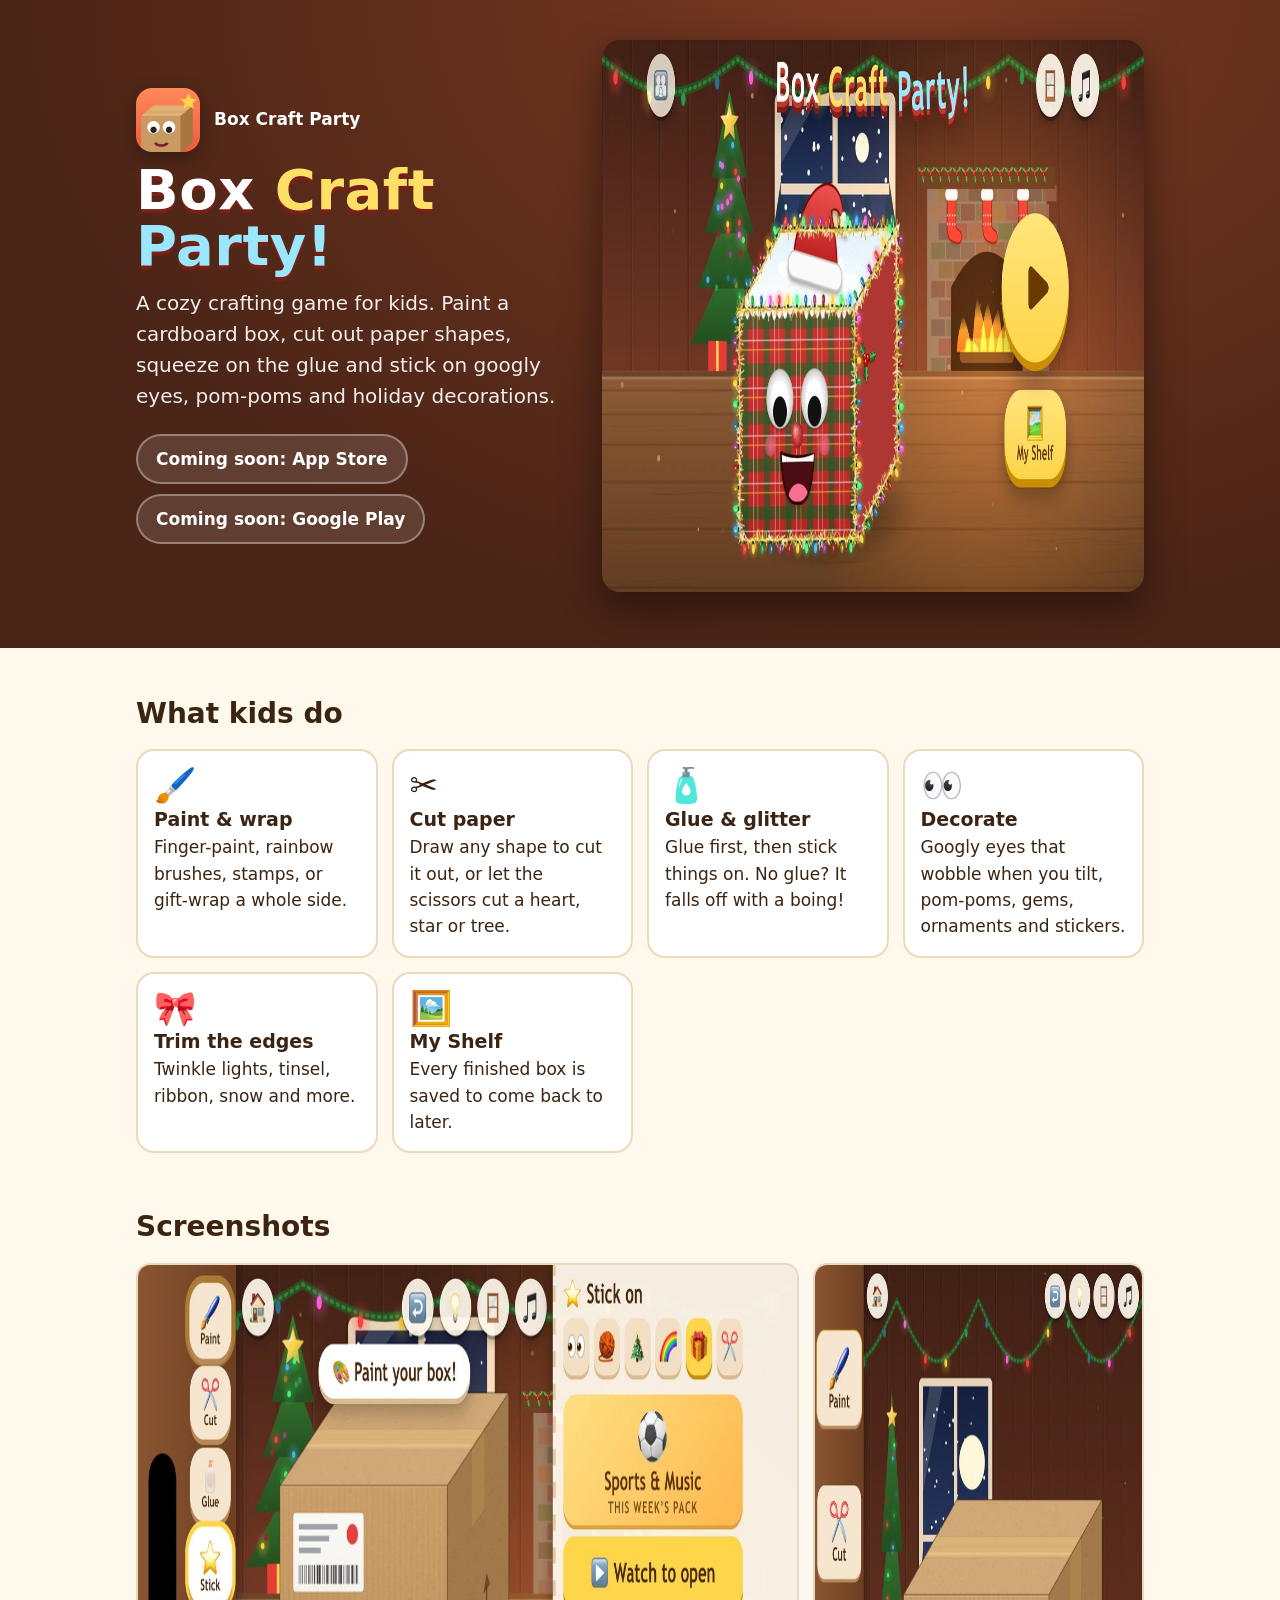
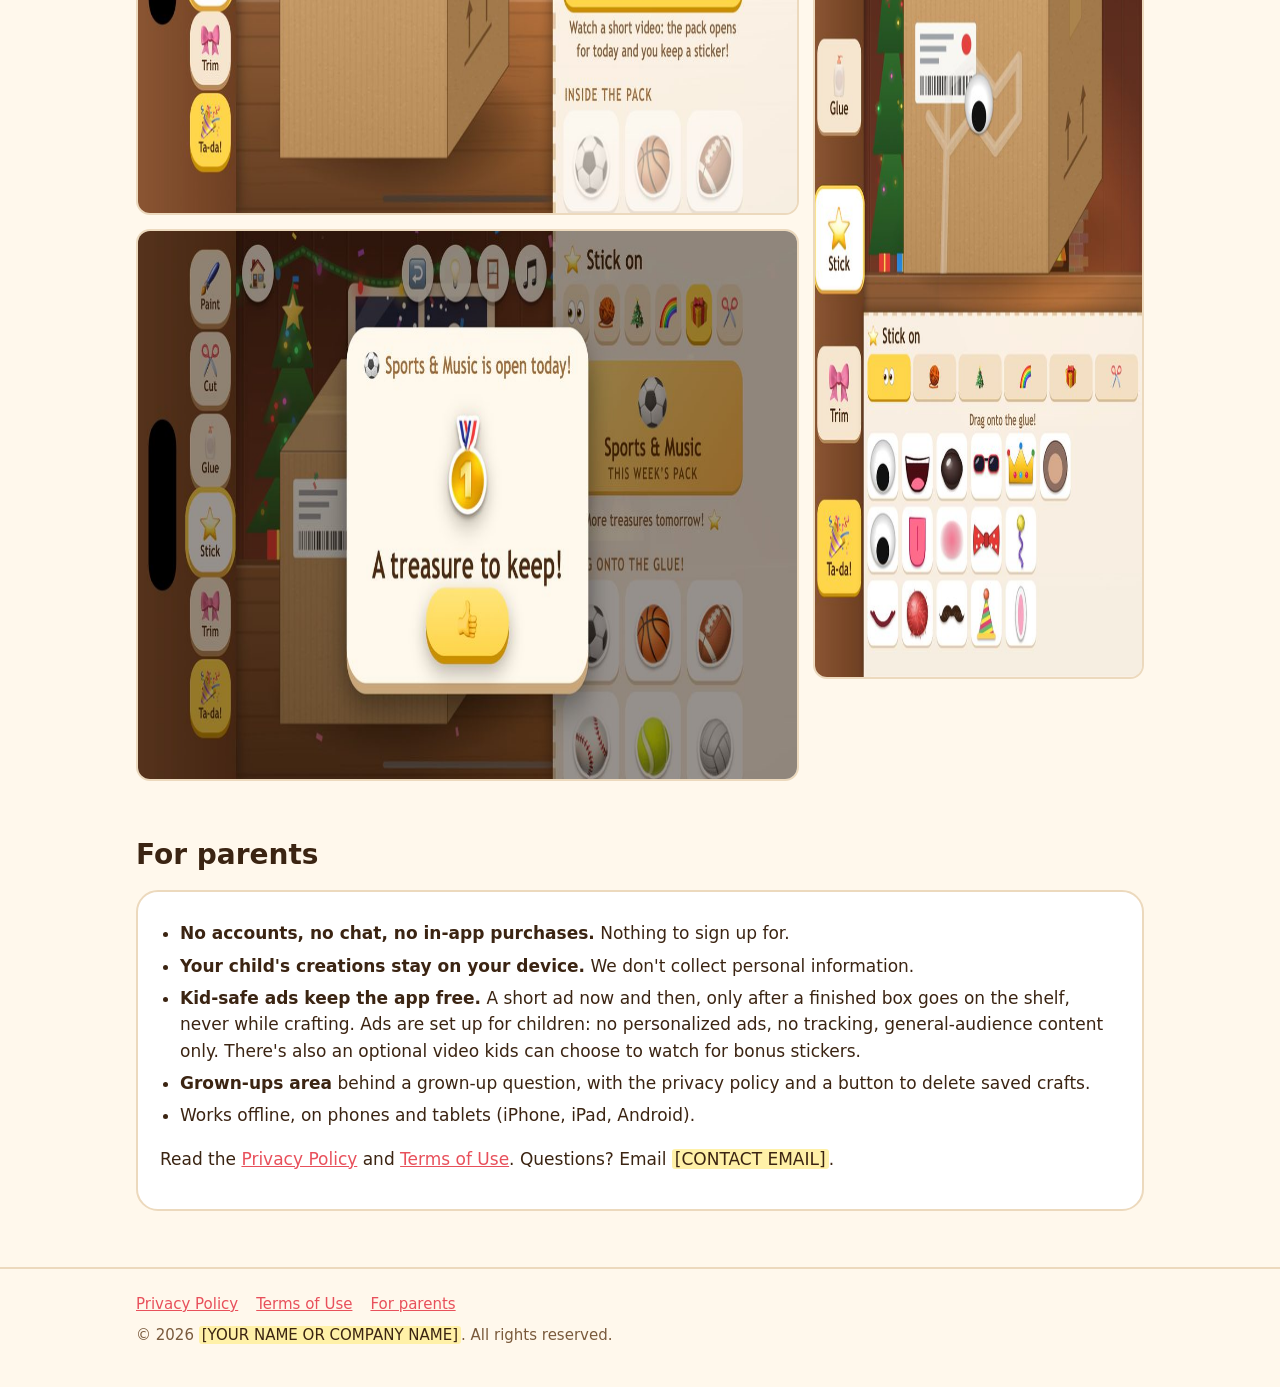
==== index.html @ 0e722177 "Box Craft Party website: home page, privacy policy, terms, app-ads.txt Co-Authored-By: Claude Opus 5" ====
<!doctype html>
<html lang="en">
<head>
<meta charset="utf-8">
<meta name="viewport" content="width=device-width,initial-scale=1">
<title>Box Craft Party</title>
<meta name="description" content="A cozy crafting game for kids: paint delivery boxes, cut paper, glue on googly eyes and decorations. No accounts, works offline.">
<link rel="icon" href="img/icon.png">
<meta property="og:title" content="Box Craft Party">
<meta property="og:description" content="Paint, cut, glue and decorate cardboard boxes: a cozy crafting game for kids.">
<meta property="og:image" content="img/banner.jpg">
<style>
  :root { --bg: #fff8ec; --ink: #3b2412; --soft: #7a5a3c; --card: #ffffff; --line: #ecd9bd; --accent: #e8505b; --sun: #ffd54a; --sun-d: #c98f00; --hero: #4a2416; }
  @media (prefers-color-scheme: dark) { :root { --bg: #1e140d; --ink: #f6e9d8; --soft: #d0b597; --card: #2b1d13; --line: #4a3524; --hero: #2a1309; } }
  * { box-sizing: border-box; }
  body { margin: 0; background: var(--bg); color: var(--ink); font: 17px/1.55 "Baloo 2", "Nunito", system-ui, -apple-system, "Segoe UI", Roboto, sans-serif; }
  a { color: var(--accent); }
  .wrap { max-width: 1040px; margin: 0 auto; padding: 0 16px; }
  header.hero { background: radial-gradient(ellipse at 70% 0%, #7a3a22, var(--hero) 70%); color: #fff; padding: 40px 0 56px; }
  .hero .wrap { display: grid; grid-template-columns: 1fr 1.25fr; gap: 32px; align-items: center; }
  .brand { display: flex; align-items: center; gap: 14px; margin-bottom: 10px; }
  .brand img { width: 64px; height: 64px; border-radius: 16px; box-shadow: 0 6px 18px rgba(0,0,0,.35); }
  h1 { font-size: clamp(36px, 6vw, 56px); line-height: 1; margin: 0; letter-spacing: .5px; text-shadow: 0 4px 0 #7a1f17; }
  h1 span:nth-child(2) { color: #ffe066; } h1 span:nth-child(3) { color: #9be7ff; }
  .tag { font-size: 20px; opacity: .92; margin: 14px 0 22px; }
  .stores { display: flex; flex-wrap: wrap; gap: 10px; }
  .btn { display: inline-flex; align-items: center; gap: 8px; padding: 10px 18px; border-radius: 999px; font-weight: 800; text-decoration: none; }
  .btn.play { background: linear-gradient(#ffe57a, var(--sun)); color: #5d3200; box-shadow: 0 4px 0 var(--sun-d); }
  .btn.soon { background: rgba(255,255,255,.12); color: #fff; border: 2px solid rgba(255,255,255,.35); }
  .shot { width: 100%; border-radius: 18px; box-shadow: 0 14px 40px rgba(0,0,0,.45); display: block; }
  section { padding: 44px 0 8px; }
  h2 { font-size: 28px; margin: 0 0 14px; }
  .features { display: grid; grid-template-columns: repeat(auto-fit, minmax(220px, 1fr)); gap: 14px; }
  .f { background: var(--card); border: 2px solid var(--line); border-radius: 18px; padding: 16px; }
  .f b { display: block; font-size: 19px; } .f .e { font-size: 34px; line-height: 1.1; }
  .gallery { display: grid; grid-template-columns: 2fr 1fr; gap: 14px; align-items: start; }
  .gallery .col { display: grid; gap: 14px; }
  .gallery img { width: 100%; border-radius: 14px; border: 2px solid var(--line); display: block; }
  .parents { background: var(--card); border: 2px solid var(--line); border-radius: 22px; padding: 20px 22px; }
  .parents ul { padding-left: 20px; margin: 8px 0; } .parents li { margin: 6px 0; }
  footer { margin-top: 48px; padding: 24px 0 40px; border-top: 2px solid var(--line); color: var(--soft); font-size: 15px; }
  footer nav { display: flex; flex-wrap: wrap; gap: 18px; margin-bottom: 8px; }
  .fill { background: #fff1a8; color: #3b2412; padding: 0 3px; border-radius: 3px; }
  @media (max-width: 760px) { .hero .wrap, .gallery { grid-template-columns: 1fr; } header.hero { padding-top: 28px; } }
</style>
</head>
<body>
<header class="hero">
  <div class="wrap">
    <div>
      <div class="brand"><img src="img/icon.png" alt="" width="64" height="64"><strong>Box Craft Party</strong></div>
      <h1><span>Box</span> <span>Craft</span> <span>Party!</span></h1>
      <p class="tag">A cozy crafting game for kids. Paint a cardboard box, cut out paper shapes, squeeze on the glue and stick on googly eyes, pom-poms and holiday decorations.</p>
      <div class="stores">
        <span class="btn soon">Coming soon: App Store</span>
        <span class="btn soon">Coming soon: Google Play</span>
      </div>
    </div>
    <img class="shot" src="img/home.jpg" alt="The Box Craft Party home screen: a plaid box with googly eyes and a holiday hat in a cozy cabin" width="1200" height="552">
  </div>
</header>

<main class="wrap">
  <section>
    <h2>What kids do</h2>
    <div class="features">
      <div class="f"><div class="e">🖌️</div><b>Paint &amp; wrap</b>Finger-paint, rainbow brushes, stamps, or gift-wrap a whole side.</div>
      <div class="f"><div class="e">✂️</div><b>Cut paper</b>Draw any shape to cut it out, or let the scissors cut a heart, star or tree.</div>
      <div class="f"><div class="e">🧴</div><b>Glue &amp; glitter</b>Glue first, then stick things on. No glue? It falls off with a boing!</div>
      <div class="f"><div class="e">👀</div><b>Decorate</b>Googly eyes that wobble when you tilt, pom-poms, gems, ornaments and stickers.</div>
      <div class="f"><div class="e">🎀</div><b>Trim the edges</b>Twinkle lights, tinsel, ribbon, snow and more.</div>
      <div class="f"><div class="e">🖼️</div><b>My Shelf</b>Every finished box is saved to come back to later.</div>
    </div>
  </section>

  <section>
    <h2>Screenshots</h2>
    <div class="gallery">
      <div class="col">
        <img src="img/craft.jpg" alt="Crafting a box with tools on the left and stickers on the right" width="1200" height="552" loading="lazy">
        <img src="img/treasure.jpg" alt="A bonus sticker revealed as a treasure to keep" width="1200" height="552" loading="lazy">
      </div>
      <img src="img/tablet.jpg" alt="Box Craft Party on a tablet held upright, with a googly eye glued on" width="700" height="1016" loading="lazy">
    </div>
  </section>

  <section id="parents">
    <h2>For parents</h2>
    <div class="parents">
      <ul>
        <li><b>No accounts, no chat, no in-app purchases.</b> Nothing to sign up for.</li>
        <li><b>Your child's creations stay on your device.</b> We don't collect personal information.</li>
        <li><b>Kid-safe ads keep the app free.</b> A short ad now and then, only after a finished box goes on the shelf, never while crafting. Ads are set up for children: no personalized ads, no tracking, general-audience content only. There's also an optional video kids can choose to watch for bonus stickers.</li>
        <li><b>Grown-ups area</b> behind a grown-up question, with the privacy policy and a button to delete saved crafts.</li>
        <li>Works offline, on phones and tablets (iPhone, iPad, Android).</li>
      </ul>
      <p>Read the <a href="privacy.html">Privacy Policy</a> and <a href="terms.html">Terms of Use</a>. Questions? Email <span class="fill">[CONTACT EMAIL]</span>.</p>
    </div>
  </section>
</main>

<footer>
  <div class="wrap">
    <nav><a href="privacy.html">Privacy Policy</a><a href="terms.html">Terms of Use</a><a href="#parents">For parents</a></nav>
    © <span id="yr">2026</span> <span class="fill">[YOUR NAME OR COMPANY NAME]</span>. All rights reserved.
  </div>
</footer>
<script>document.getElementById('yr').textContent = new Date().getFullYear();</script>
</body>
</html>
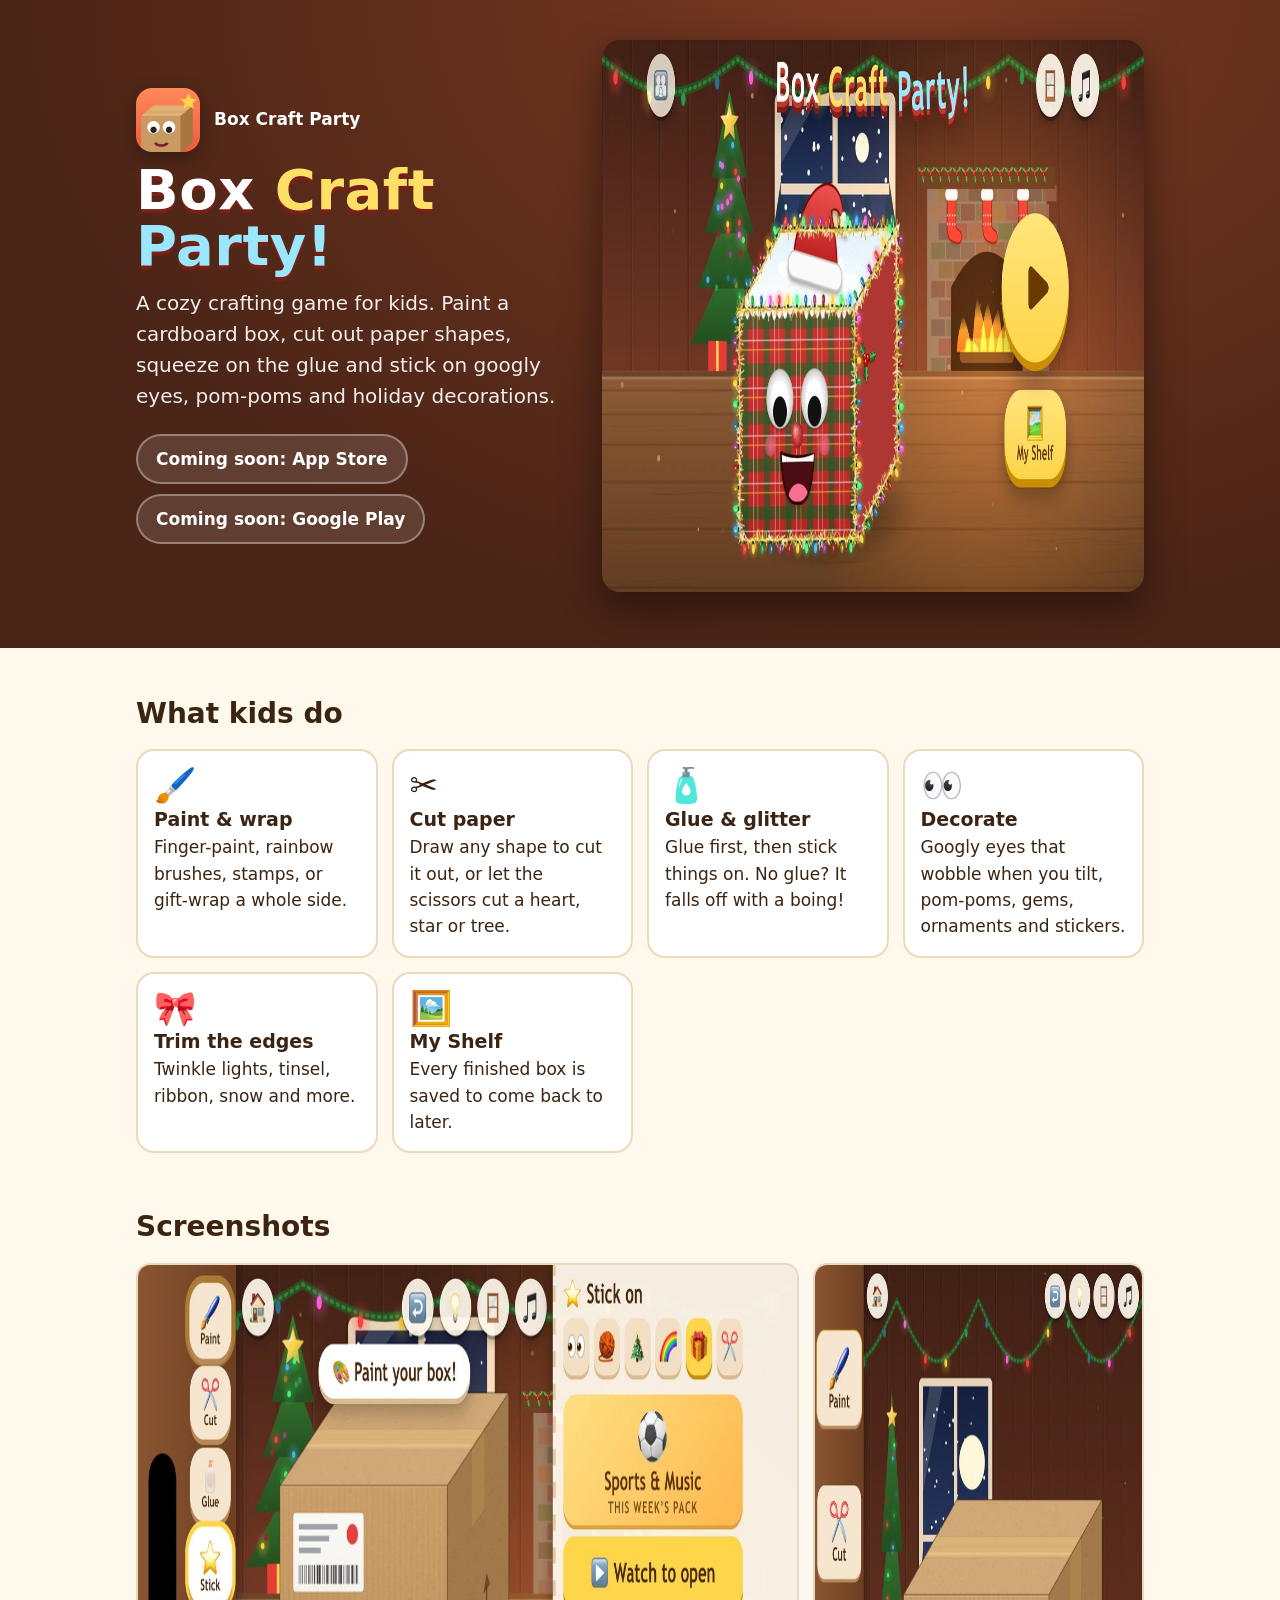
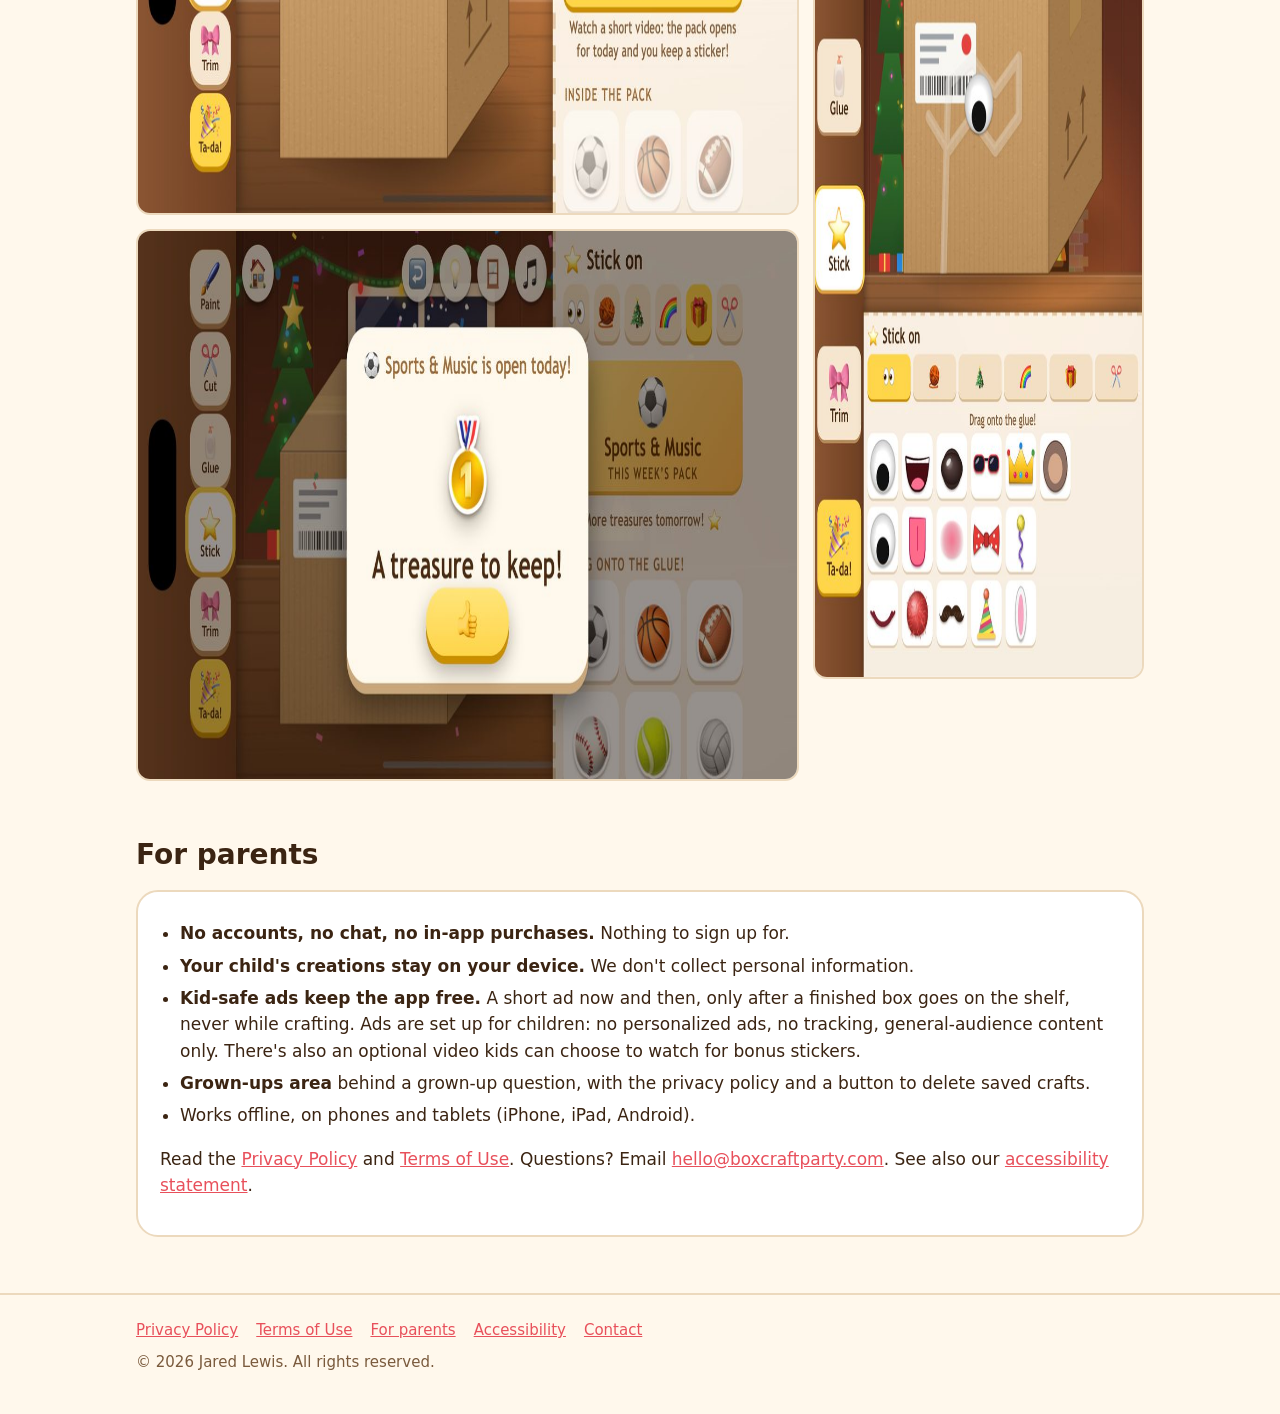
==== commit ec3d64a2: "Fill in publisher details; add California, COPPA 2025 and Do Not Track sections; add accessibility s" ====
--- a/index.html
+++ b/index.html
@@ -40,11 +40,15 @@
   .parents ul { padding-left: 20px; margin: 8px 0; } .parents li { margin: 6px 0; }
   footer { margin-top: 48px; padding: 24px 0 40px; border-top: 2px solid var(--line); color: var(--soft); font-size: 15px; }
   footer nav { display: flex; flex-wrap: wrap; gap: 18px; margin-bottom: 8px; }
+  .skip { position: absolute; left: -9999px; top: 8px; background: #fff; color: #3b2412; padding: 8px 14px; border-radius: 8px; z-index: 10; }
+  .skip:focus { left: 8px; }
+  a:focus-visible, .btn:focus-visible { outline: 3px solid #ffb300; outline-offset: 3px; }
   .fill { background: #fff1a8; color: #3b2412; padding: 0 3px; border-radius: 3px; }
   @media (max-width: 760px) { .hero .wrap, .gallery { grid-template-columns: 1fr; } header.hero { padding-top: 28px; } }
 </style>
 </head>
 <body>
+<a class="skip" href="#main">Skip to content</a>
 <header class="hero">
   <div class="wrap">
     <div>
@@ -60,7 +64,7 @@
   </div>
 </header>
 
-<main class="wrap">
+<main class="wrap" id="main">
   <section>
     <h2>What kids do</h2>
     <div class="features">
@@ -94,15 +98,15 @@
         <li><b>Grown-ups area</b> behind a grown-up question, with the privacy policy and a button to delete saved crafts.</li>
         <li>Works offline, on phones and tablets (iPhone, iPad, Android).</li>
       </ul>
-      <p>Read the <a href="privacy.html">Privacy Policy</a> and <a href="terms.html">Terms of Use</a>. Questions? Email <span class="fill">[CONTACT EMAIL]</span>.</p>
+      <p>Read the <a href="privacy.html">Privacy Policy</a> and <a href="terms.html">Terms of Use</a>. Questions? Email <a href="mailto:hello@boxcraftparty.com">hello@boxcraftparty.com</a>. See also our <a href="accessibility.html">accessibility statement</a>.</p>
     </div>
   </section>
 </main>
 
 <footer>
   <div class="wrap">
-    <nav><a href="privacy.html">Privacy Policy</a><a href="terms.html">Terms of Use</a><a href="#parents">For parents</a></nav>
-    © <span id="yr">2026</span> <span class="fill">[YOUR NAME OR COMPANY NAME]</span>. All rights reserved.
+    <nav><a href="privacy.html">Privacy Policy</a><a href="terms.html">Terms of Use</a><a href="#parents">For parents</a><a href="accessibility.html">Accessibility</a><a href="mailto:hello@boxcraftparty.com">Contact</a></nav>
+    © <span id="yr">2026</span> Jared Lewis. All rights reserved.
   </div>
 </footer>
 <script>document.getElementById('yr').textContent = new Date().getFullYear();</script>
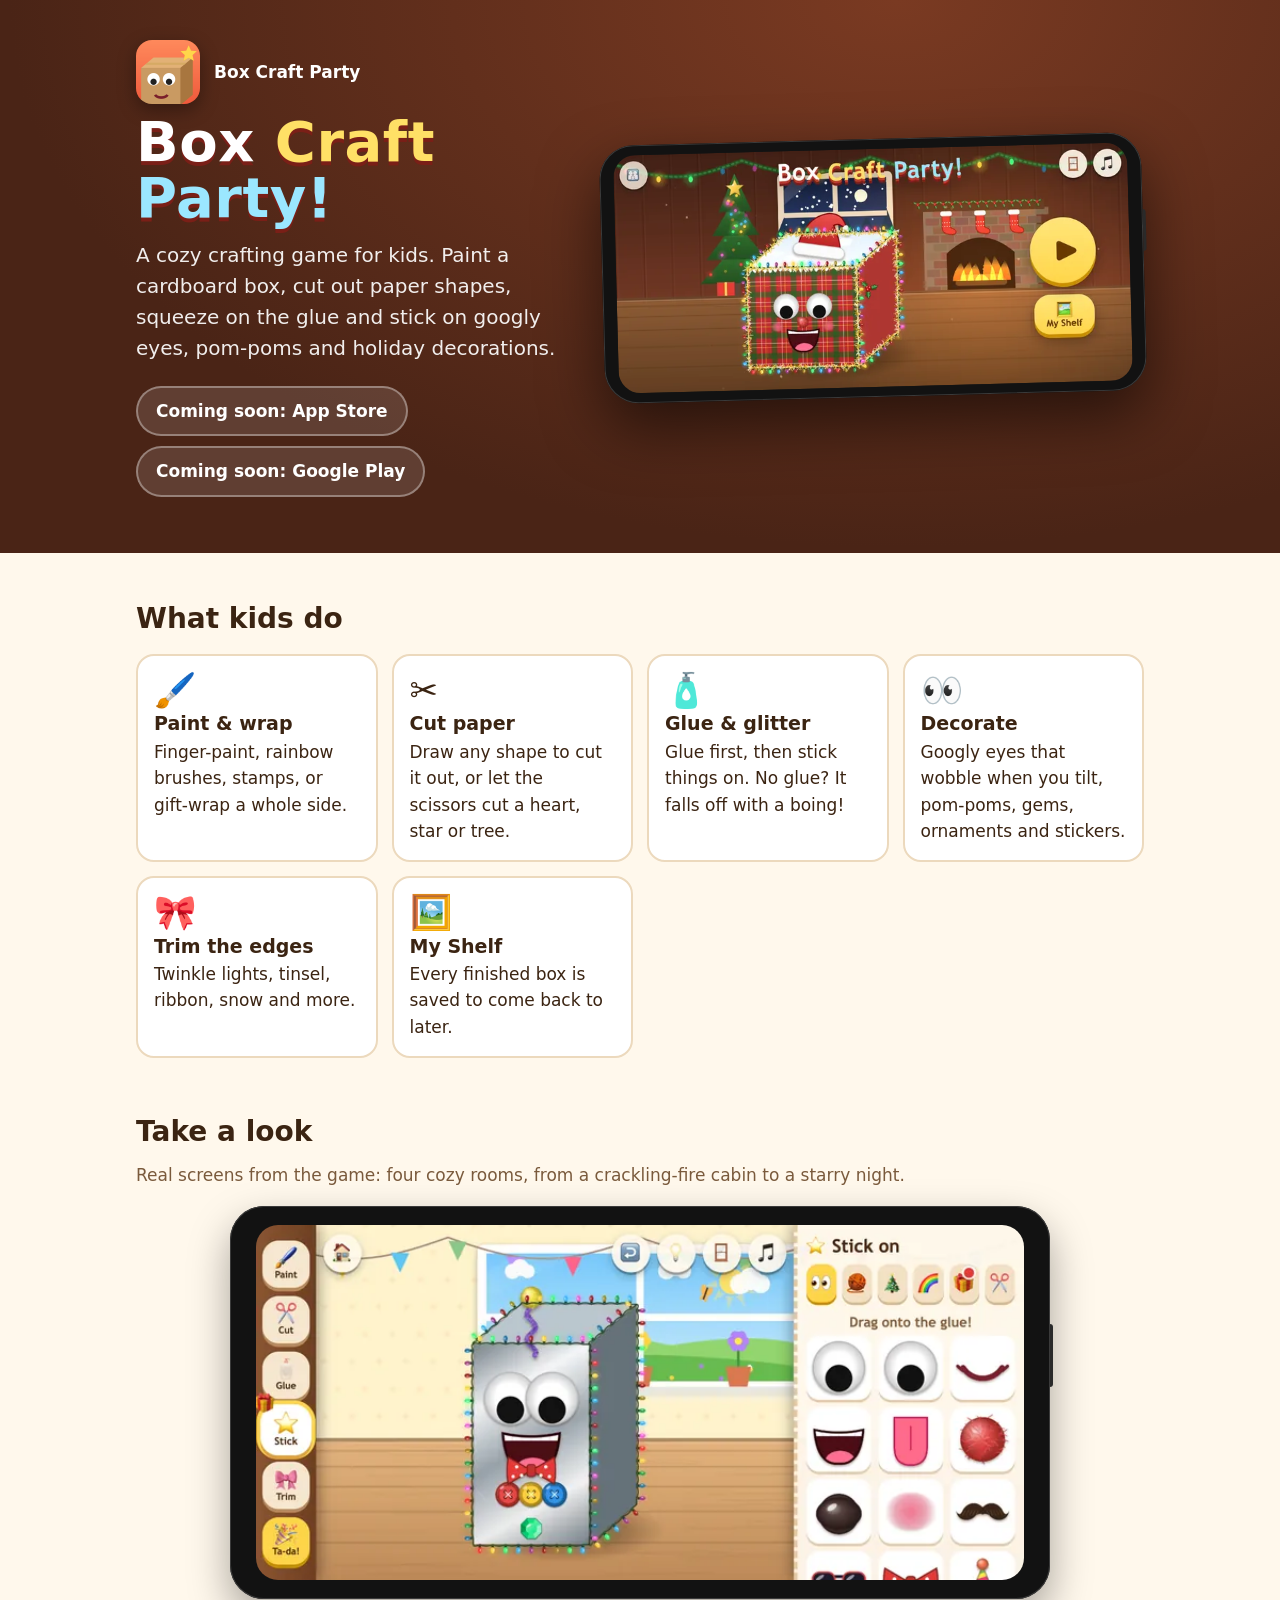
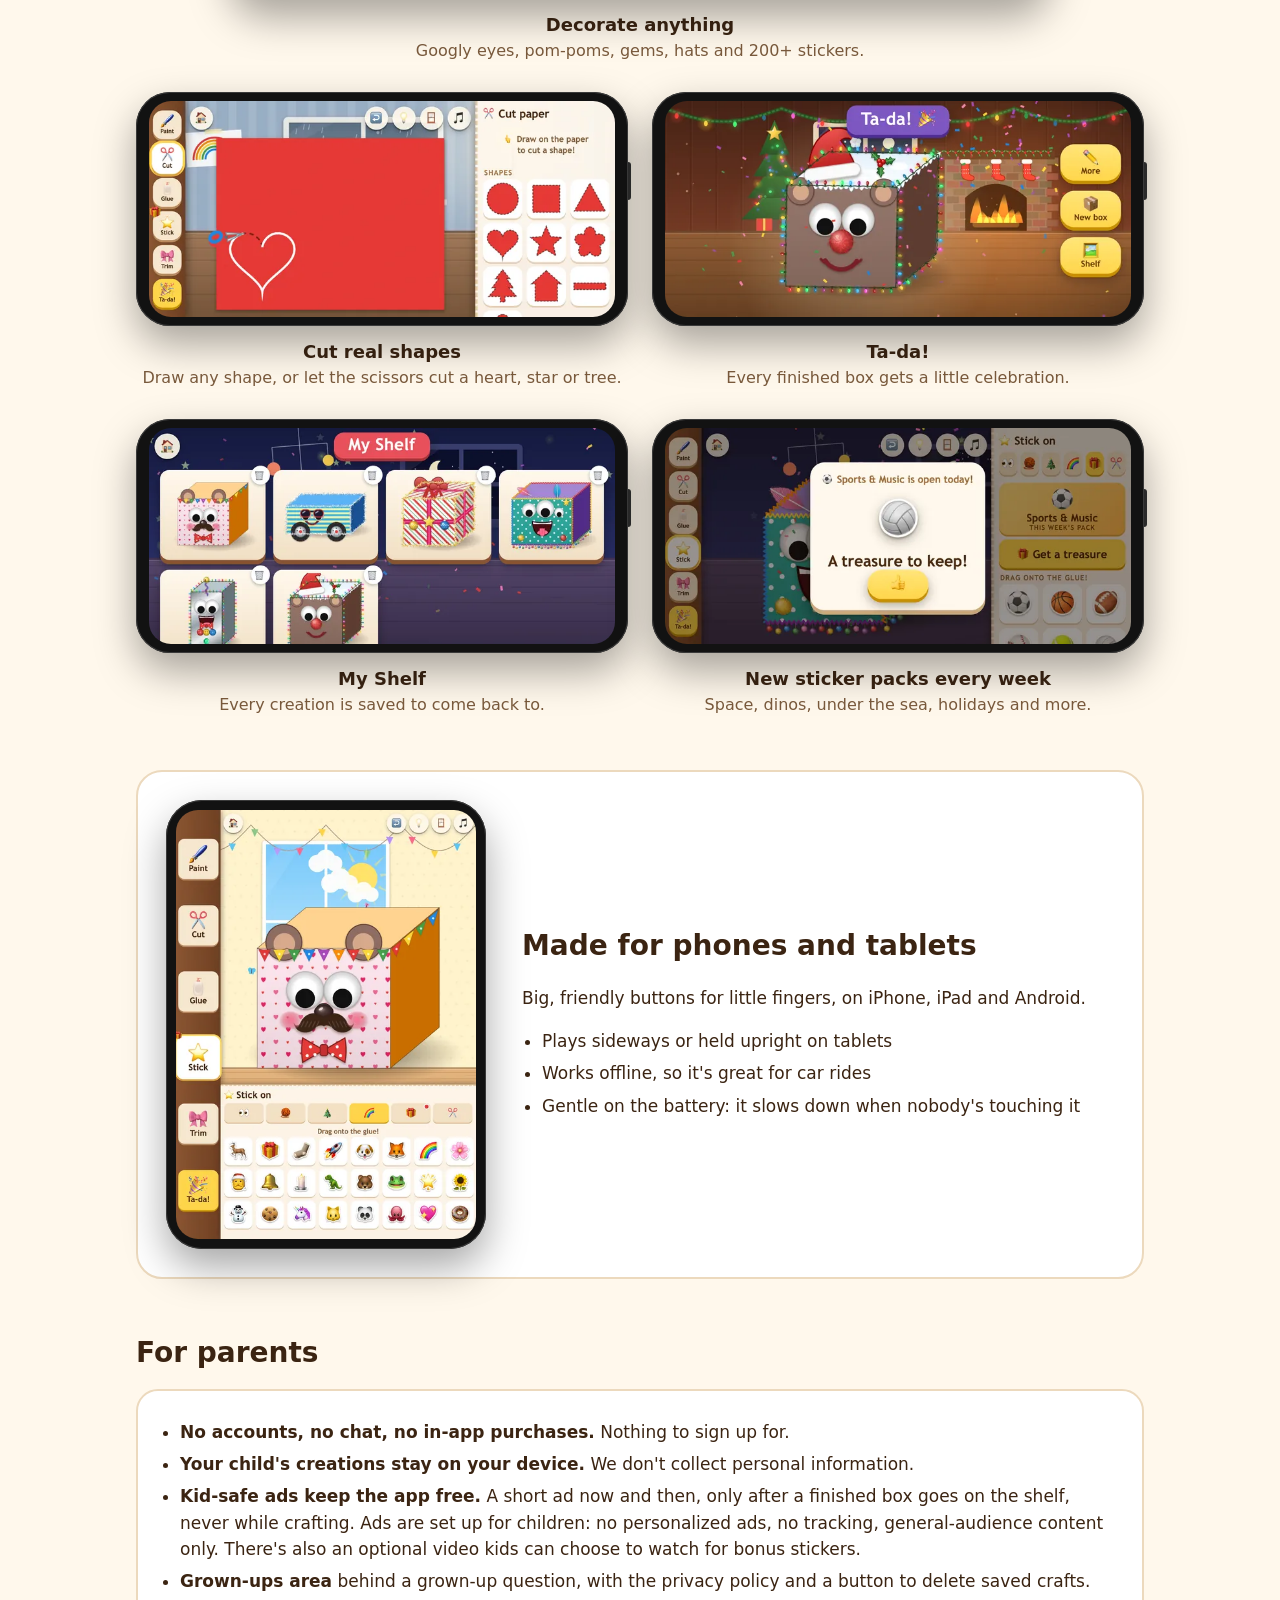
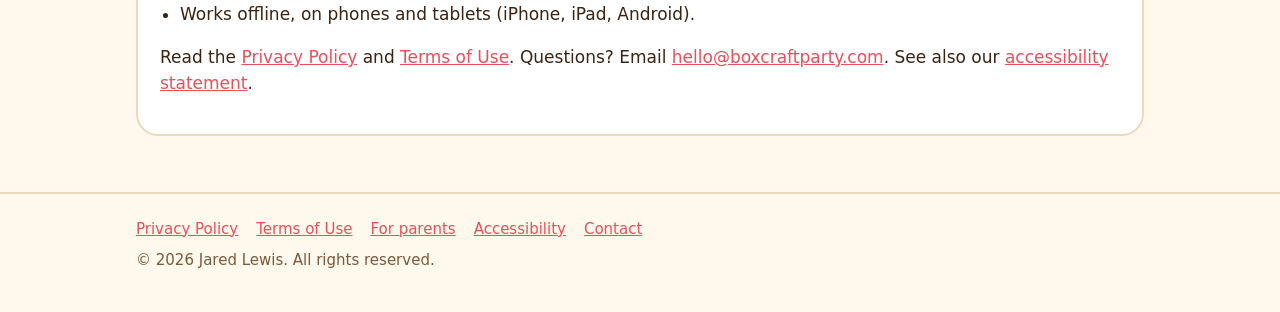
==== commit bbb151db: "Polished screenshots in phone and tablet frames, swipeable gallery on phones; add contact phone numb" ====
--- a/index.html
+++ b/index.html
@@ -8,7 +8,7 @@
 <link rel="icon" href="img/icon.png">
 <meta property="og:title" content="Box Craft Party">
 <meta property="og:description" content="Paint, cut, glue and decorate cardboard boxes: a cozy crafting game for kids.">
-<meta property="og:image" content="img/banner.jpg">
+<meta property="og:image" content="https://boxcraftparty.com/img/banner.jpg">
 <style>
   :root { --bg: #fff8ec; --ink: #3b2412; --soft: #7a5a3c; --card: #ffffff; --line: #ecd9bd; --accent: #e8505b; --sun: #ffd54a; --sun-d: #c98f00; --hero: #4a2416; }
   @media (prefers-color-scheme: dark) { :root { --bg: #1e140d; --ink: #f6e9d8; --soft: #d0b597; --card: #2b1d13; --line: #4a3524; --hero: #2a1309; } }
@@ -27,15 +27,31 @@
   .btn { display: inline-flex; align-items: center; gap: 8px; padding: 10px 18px; border-radius: 999px; font-weight: 800; text-decoration: none; }
   .btn.play { background: linear-gradient(#ffe57a, var(--sun)); color: #5d3200; box-shadow: 0 4px 0 var(--sun-d); }
   .btn.soon { background: rgba(255,255,255,.12); color: #fff; border: 2px solid rgba(255,255,255,.35); }
-  .shot { width: 100%; border-radius: 18px; box-shadow: 0 14px 40px rgba(0,0,0,.45); display: block; }
+  /* device frames around the screenshots */
+  .phone, .tablet { position: relative; background: #121212; box-shadow: 0 0 0 1px #3a3a3a inset, 0 18px 40px rgba(0,0,0,.35); }
+  .phone { padding: 1.9% 2.6%; border-radius: clamp(18px, 3.2vw, 34px); }
+  .phone img, .tablet img { display: block; width: 100%; height: auto; border-radius: clamp(10px, 1.9vw, 22px); background: #4a2416; }
+  .phone::after { content: ''; position: absolute; right: -3px; top: 30%; width: 3px; height: 16%; border-radius: 0 3px 3px 0; background: #2a2a2a; }
+  .tablet { padding: 3.2%; border-radius: clamp(20px, 4vw, 36px); }
+  .hero-shot { transform: rotate(-1.5deg); }
+  .hero-shot .phone { box-shadow: 0 0 0 1px #3a3a3a inset, 0 24px 60px rgba(0,0,0,.55); }
   section { padding: 44px 0 8px; }
   h2 { font-size: 28px; margin: 0 0 14px; }
   .features { display: grid; grid-template-columns: repeat(auto-fit, minmax(220px, 1fr)); gap: 14px; }
   .f { background: var(--card); border: 2px solid var(--line); border-radius: 18px; padding: 16px; }
   .f b { display: block; font-size: 19px; } .f .e { font-size: 34px; line-height: 1.1; }
-  .gallery { display: grid; grid-template-columns: 2fr 1fr; gap: 14px; align-items: start; }
-  .gallery .col { display: grid; gap: 14px; }
-  .gallery img { width: 100%; border-radius: 14px; border: 2px solid var(--line); display: block; }
+  .lead { color: var(--soft); margin: -6px 0 18px; }
+  .gallery { display: grid; grid-template-columns: 1fr 1fr; gap: 28px 24px; margin: 0; padding: 0; list-style: none; }
+  .gallery li:first-child { grid-column: 1 / -1; }
+  .gallery li:first-child .phone { max-width: 820px; margin: 0 auto; }
+  figure { margin: 0; }
+  figcaption { margin-top: 12px; text-align: center; font-size: 16px; color: var(--soft); }
+  figcaption b { display: block; color: var(--ink); font-size: 18px; }
+  .swipe-hint { display: none; }
+  .tablet-band { display: grid; grid-template-columns: minmax(220px, 320px) 1fr; gap: 36px; align-items: center; background: var(--card);
+    border: 2px solid var(--line); border-radius: 26px; padding: 28px; }
+  .tablet-band h2 { margin-bottom: 8px; }
+  .tablet-band ul { padding-left: 20px; margin: 8px 0 0; } .tablet-band li { margin: 6px 0; }
   .parents { background: var(--card); border: 2px solid var(--line); border-radius: 22px; padding: 20px 22px; }
   .parents ul { padding-left: 20px; margin: 8px 0; } .parents li { margin: 6px 0; }
   footer { margin-top: 48px; padding: 24px 0 40px; border-top: 2px solid var(--line); color: var(--soft); font-size: 15px; }
@@ -44,7 +60,20 @@
   .skip:focus { left: 8px; }
   a:focus-visible, .btn:focus-visible { outline: 3px solid #ffb300; outline-offset: 3px; }
   .fill { background: #fff1a8; color: #3b2412; padding: 0 3px; border-radius: 3px; }
-  @media (max-width: 760px) { .hero .wrap, .gallery { grid-template-columns: 1fr; } header.hero { padding-top: 28px; } }
+  @media (max-width: 760px) {
+    .hero .wrap { grid-template-columns: 1fr; } header.hero { padding-top: 28px; }
+    .hero-shot { transform: none; margin-top: 6px; }
+    /* phones: swipe through the screenshots */
+    .gallery { display: flex; gap: 14px; overflow-x: auto; scroll-snap-type: x mandatory; margin: 0 -16px; padding: 4px 16px 14px;
+      scroll-padding: 0 16px; -webkit-overflow-scrolling: touch; scrollbar-width: none; }
+    .gallery::-webkit-scrollbar { display: none; }
+    .gallery li { flex: 0 0 86%; scroll-snap-align: center; }
+    .gallery li:first-child .phone { max-width: none; }
+    .swipe-hint { display: block; text-align: right; color: var(--soft); font-size: 15px; margin: -8px 0 6px; }
+    .tablet-band { grid-template-columns: 1fr; padding: 20px; gap: 20px; }
+    .tablet-band .tablet { max-width: 260px; margin: 0 auto; }
+  }
+  @media (prefers-reduced-motion: reduce) { .hero-shot { transform: none; } }
 </style>
 </head>
 <body>
@@ -60,7 +89,7 @@
         <span class="btn soon">Coming soon: Google Play</span>
       </div>
     </div>
-    <img class="shot" src="img/home.jpg" alt="The Box Craft Party home screen: a plaid box with googly eyes and a holiday hat in a cozy cabin" width="1200" height="552">
+    <div class="hero-shot"><div class="phone"><picture><source type="image/webp" srcset="img/shots/home-720.webp 720w, img/shots/home-1280.webp 1280w" sizes="(min-width: 761px) 560px, 92vw"><img src="img/shots/home-1280.jpg" srcset="img/shots/home-720.jpg 720w, img/shots/home-1280.jpg 1280w" sizes="(min-width: 761px) 560px, 92vw" width="1280" height="591" alt="The Box Craft Party home screen: a plaid box with googly eyes and a holiday hat in a cozy cabin with a crackling fire" fetchpriority="high" decoding="async"></picture></div></div>
   </div>
 </header>
 
@@ -77,14 +106,31 @@
     </div>
   </section>
 
+  <section aria-labelledby="look">
+    <h2 id="look">Take a look</h2>
+    <p class="lead">Real screens from the game: four cozy rooms, from a crackling-fire cabin to a starry night.</p>
+    <p class="swipe-hint" aria-hidden="true">Swipe for more →</p>
+    <ul class="gallery">
+      <li><figure><div class="phone"><picture><source type="image/webp" srcset="img/shots/craft-720.webp 720w, img/shots/craft-1280.webp 1280w" sizes="(min-width: 761px) 50vw, 86vw"><img src="img/shots/craft-1280.jpg" srcset="img/shots/craft-720.jpg 720w, img/shots/craft-1280.jpg 1280w" sizes="(min-width: 761px) 50vw, 86vw" width="1280" height="591" alt="Decorating a silver robot box with googly eyes, buttons and twinkle lights; stickers on the right" loading="lazy" decoding="async"></picture></div><figcaption><b>Decorate anything</b>Googly eyes, pom-poms, gems, hats and 200+ stickers.</figcaption></figure></li>
+      <li><figure><div class="phone"><picture><source type="image/webp" srcset="img/shots/cut-720.webp 720w, img/shots/cut-1280.webp 1280w" sizes="(min-width: 761px) 50vw, 86vw"><img src="img/shots/cut-1280.jpg" srcset="img/shots/cut-720.jpg 720w, img/shots/cut-1280.jpg 1280w" sizes="(min-width: 761px) 50vw, 86vw" width="1280" height="591" alt="Scissors cutting a heart out of red paper" loading="lazy" decoding="async"></picture></div><figcaption><b>Cut real shapes</b>Draw any shape, or let the scissors cut a heart, star or tree.</figcaption></figure></li>
+      <li><figure><div class="phone"><picture><source type="image/webp" srcset="img/shots/tada-720.webp 720w, img/shots/tada-1280.webp 1280w" sizes="(min-width: 761px) 50vw, 86vw"><img src="img/shots/tada-1280.jpg" srcset="img/shots/tada-720.jpg 720w, img/shots/tada-1280.jpg 1280w" sizes="(min-width: 761px) 50vw, 86vw" width="1280" height="591" alt="A reindeer box with a red nose and holiday hat celebrating with confetti" loading="lazy" decoding="async"></picture></div><figcaption><b>Ta-da!</b>Every finished box gets a little celebration.</figcaption></figure></li>
+      <li><figure><div class="phone"><picture><source type="image/webp" srcset="img/shots/shelf-720.webp 720w, img/shots/shelf-1280.webp 1280w" sizes="(min-width: 761px) 50vw, 86vw"><img src="img/shots/shelf-1280.jpg" srcset="img/shots/shelf-720.jpg 720w, img/shots/shelf-1280.jpg 1280w" sizes="(min-width: 761px) 50vw, 86vw" width="1280" height="591" alt="A shelf full of decorated boxes: a kitty, a car, a present, a monster, a robot and a reindeer" loading="lazy" decoding="async"></picture></div><figcaption><b>My Shelf</b>Every creation is saved to come back to.</figcaption></figure></li>
+      <li><figure><div class="phone"><picture><source type="image/webp" srcset="img/shots/treasure-720.webp 720w, img/shots/treasure-1280.webp 1280w" sizes="(min-width: 761px) 50vw, 86vw"><img src="img/shots/treasure-1280.jpg" srcset="img/shots/treasure-720.jpg 720w, img/shots/treasure-1280.jpg 1280w" sizes="(min-width: 761px) 50vw, 86vw" width="1280" height="591" alt="A bonus tennis-ball sticker revealed as a treasure to keep" loading="lazy" decoding="async"></picture></div><figcaption><b>New sticker packs every week</b>Space, dinos, under the sea, holidays and more.</figcaption></figure></li>
+    </ul>
+  </section>
+
   <section>
-    <h2>Screenshots</h2>
-    <div class="gallery">
-      <div class="col">
-        <img src="img/craft.jpg" alt="Crafting a box with tools on the left and stickers on the right" width="1200" height="552" loading="lazy">
-        <img src="img/treasure.jpg" alt="A bonus sticker revealed as a treasure to keep" width="1200" height="552" loading="lazy">
+    <div class="tablet-band">
+      <div class="tablet"><picture><source type="image/webp" srcset="img/shots/tablet-480.webp 480w, img/shots/tablet-800.webp 800w" sizes="(min-width: 761px) 320px, 260px"><img src="img/shots/tablet-800.jpg" srcset="img/shots/tablet-480.jpg 480w, img/shots/tablet-800.jpg 800w" sizes="(min-width: 761px) 320px, 260px" width="800" height="1145" alt="Box Craft Party on a tablet held upright: a kitty box with a mustache and bow tie, stickers along the bottom" loading="lazy" decoding="async"></picture></div>
+      <div>
+        <h2>Made for phones and tablets</h2>
+        <p>Big, friendly buttons for little fingers, on iPhone, iPad and Android.</p>
+        <ul>
+          <li>Plays sideways or held upright on tablets</li>
+          <li>Works offline, so it's great for car rides</li>
+          <li>Gentle on the battery: it slows down when nobody's touching it</li>
+        </ul>
       </div>
-      <img src="img/tablet.jpg" alt="Box Craft Party on a tablet held upright, with a googly eye glued on" width="700" height="1016" loading="lazy">
     </div>
   </section>
 
